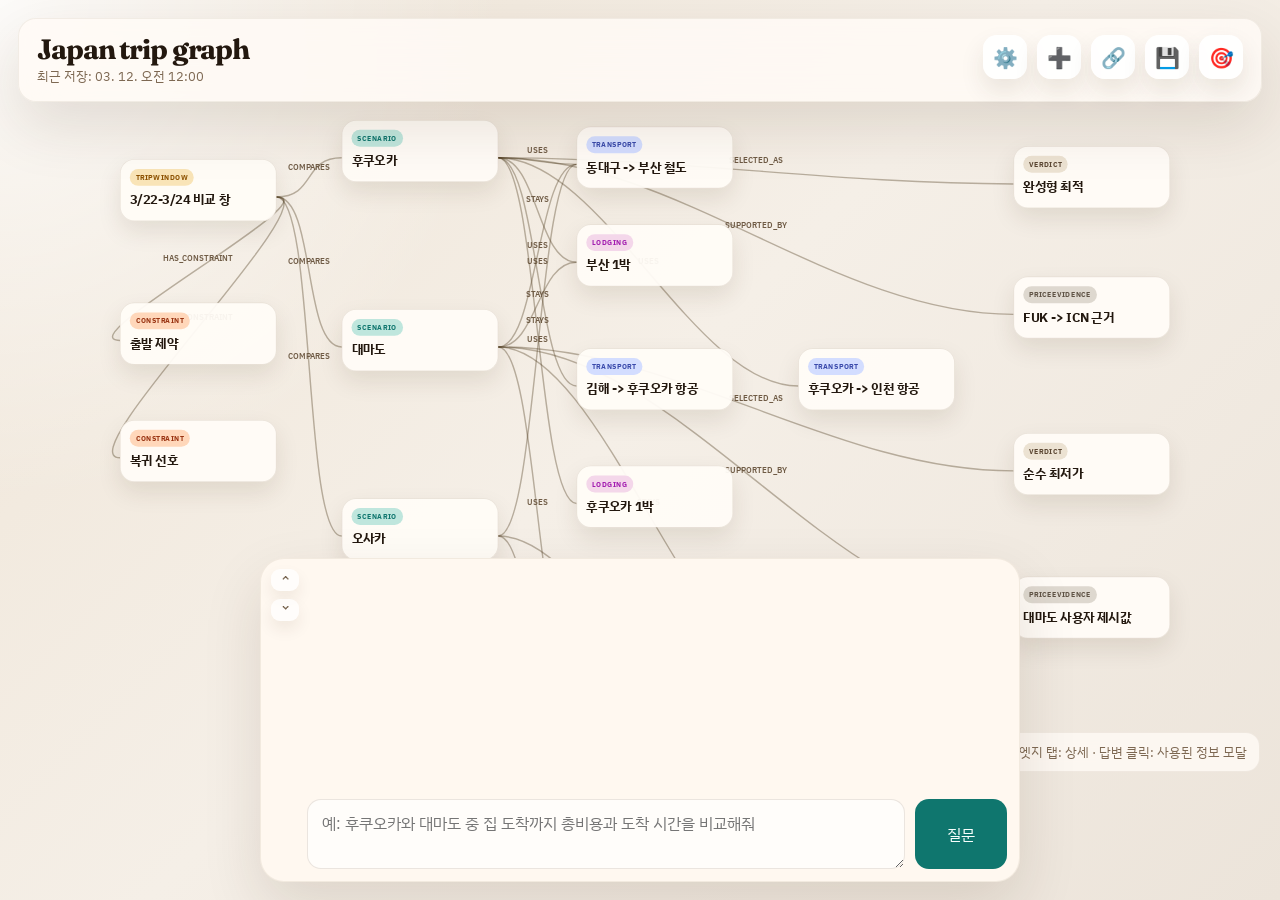
==== graph-editor.html @ b6659c3e "first commit" ====
<!doctype html>
<html lang="ko">
  <head>
    <meta charset="utf-8" />
    <meta name="viewport" content="width=device-width, initial-scale=1" />
    <title>Vacation Graph Workspace</title>
    <link rel="preconnect" href="https://fonts.googleapis.com" />
    <link rel="preconnect" href="https://fonts.gstatic.com" crossorigin />
    <link
      href="https://fonts.googleapis.com/css2?family=Fraunces:opsz,wght@9..144,700&family=IBM+Plex+Sans+KR:wght@400;500;600;700&display=swap"
      rel="stylesheet"
    />
    <link rel="stylesheet" href="./graph-editor.css" />
  </head>
  <body>
    <main class="app-shell">
      <section class="canvas-wrap">
        <div class="canvas-topbar">
          <div class="topbar-leading">
            <div class="topbar-title">
              <strong>Japan trip graph</strong>
              <span id="updatedStamp"></span>
            </div>
          </div>
          <div class="topbar-actions">
            <button id="settingsBtn" class="icon-fab" type="button" title="설정">⚙️</button>
            <button id="addNodeBtn" class="icon-fab" type="button" title="노드 추가">➕</button>
            <button id="connectBtn" class="icon-fab" type="button" title="엣지 연결">🔗</button>
            <button id="saveBtn" class="icon-fab" type="button" title="서버 저장">💾</button>
            <button id="fitBtn" class="icon-fab" type="button" title="화면 맞춤">🎯</button>
          </div>
        </div>

        <div id="viewport" class="viewport">
          <div id="world" class="world">
            <svg id="edgeLayer" class="graph-svg"></svg>
            <div id="nodeLayer" class="node-layer"></div>
          </div>
        </div>

        <div class="canvas-hint">
          배경 드래그: 이동 · 휠: 줌 · 노드/엣지 탭: 상세 · 답변 클릭: 사용된 정보 모달
        </div>

        <section class="chat-shell">
          <div class="chat-panel-head">
            <div class="chat-size-controls">
              <button id="chatGrowBtn" class="icon-fab icon-fab-sm chat-size-btn" type="button" title="대화창 키우기">˄</button>
              <button id="chatShrinkBtn" class="icon-fab icon-fab-sm chat-size-btn" type="button" title="대화창 줄이기">˅</button>
            </div>
          </div>
          <div id="chatMessages" class="chat-messages"></div>
          <form id="chatForm" class="chat-inputbar">
            <textarea
              id="searchQuery"
              placeholder="예: 후쿠오카와 대마도 중 집 도착까지 총비용과 도착 시간을 비교해줘"
            ></textarea>
            <button id="searchBtn" class="chat-send" type="submit">질문</button>
          </form>
        </section>
      </section>
    </main>

    <input id="importInput" type="file" accept="application/json" hidden />

    <dialog id="settingsModal" class="app-modal">
      <form method="dialog" class="modal-card">
        <div class="modal-head">
          <h2>설정</h2>
          <button class="close-btn" type="submit">✕</button>
        </div>
        <div class="modal-body">
          <div class="field">
            <label for="searchModel">OpenRouter 모델</label>
            <input id="searchModel" type="text" value="openai/gpt-4o-mini" />
          </div>
          <div class="field">
            <label for="searchApiKey">OpenRouter API Key</label>
            <input id="searchApiKey" type="password" placeholder="비워두면 서버 환경변수 사용" />
          </div>
          <div class="field">
            <label>데이터</label>
            <div class="settings-actions">
              <button id="exportBtn" class="btn" type="button">내보내기</button>
              <button id="importBtn" class="btn" type="button">가져오기</button>
              <button id="resetBtn" class="btn warn" type="button">초기화</button>
              <button id="deleteBtn" class="btn warn" type="button">선택 삭제</button>
            </div>
          </div>
          <div class="field">
            <label>타입 팔레트</label>
            <div class="type-palette">
              <span class="palette-chip palette-trip">TripWindow</span>
              <span class="palette-chip palette-constraint">Constraint</span>
              <span class="palette-chip palette-scenario">Scenario</span>
              <span class="palette-chip palette-transport">Transport</span>
              <span class="palette-chip palette-lodging">Lodging</span>
              <span class="palette-chip palette-evidence">PriceEvidence</span>
            </div>
          </div>
        </div>
      </form>
    </dialog>

    <dialog id="detailModal" class="app-modal">
      <form method="dialog" class="modal-card modal-wide">
        <div class="modal-head">
          <h2 id="detailTitle">상세 정보</h2>
          <button class="close-btn" type="submit">✕</button>
        </div>
        <div class="modal-body">
          <p id="detailMeta" class="detail-meta"></p>
          <div id="detailSummary" class="summary-grid"></div>
          <div class="field">
            <label for="fieldTitle">제목</label>
            <input id="fieldTitle" type="text" />
          </div>
          <div class="field">
            <label for="fieldType">타입</label>
            <select id="fieldType">
              <option value="TripWindow">TripWindow</option>
              <option value="Constraint">Constraint</option>
              <option value="Scenario">Scenario</option>
              <option value="Transport">Transport</option>
              <option value="Lodging">Lodging</option>
              <option value="PriceEvidence">PriceEvidence</option>
              <option value="Default">Default</option>
            </select>
          </div>
          <div class="field">
            <label for="fieldNotes">메모</label>
            <textarea id="fieldNotes"></textarea>
          </div>
          <div id="nodeFields">
            <div class="field">
              <label>속성</label>
              <div id="propertyTable" class="property-table"></div>
              <button id="addPropertyBtn" class="btn subtle" type="button">속성 추가</button>
            </div>
          </div>
          <div id="edgeFields" hidden>
            <div class="field">
              <label for="fieldEdgeLabel">엣지 라벨</label>
              <input id="fieldEdgeLabel" type="text" />
            </div>
          </div>
          <div class="detail-actions">
            <button id="cancelDetailBtn" class="btn" type="button">취소</button>
            <button id="saveDetailBtn" class="btn subtle" type="button">저장</button>
          </div>
        </div>
      </form>
    </dialog>

    <dialog id="answerModal" class="app-modal">
      <form method="dialog" class="modal-card modal-wide">
        <div class="modal-head">
          <h2>사용된 정보</h2>
          <button class="close-btn" type="submit">✕</button>
        </div>
        <div class="modal-body">
          <p class="detail-meta">답변 생성에 사용된 매칭 노드와 연결 엣지</p>
          <div id="ontologyUsedModal" class="ontology-modal-list"></div>
        </div>
      </form>
    </dialog>

    <script src="./graph-data.js"></script>
    <script src="./graph-editor.js"></script>
  </body>
</html>
---- graph-editor.css ----
:root {
  --bg: #f4efe7;
  --panel: rgba(255, 251, 246, 0.94);
  --panel-strong: #fffdfa;
  --line: rgba(88, 62, 31, 0.14);
  --text: #23180f;
  --muted: #7d6852;
  --accent: #0f766e;
  --accent-2: #c2410c;
  --shadow: 0 24px 60px rgba(61, 35, 9, 0.12);
  --radius: 22px;
  --font-ui: "IBM Plex Sans KR", "Noto Sans KR", sans-serif;
  --font-display: "Fraunces", "Georgia", serif;
}

* {
  box-sizing: border-box;
}

html,
body {
  margin: 0;
  width: 100%;
  height: 100%;
  overflow: hidden;
  background:
    radial-gradient(circle at top left, rgba(255, 255, 255, 0.85), transparent 32%),
    linear-gradient(135deg, #efe5d7 0%, #f5efe7 48%, #ece4da 100%);
  color: var(--text);
  font-family: var(--font-ui);
}

button,
input,
textarea,
select {
  font: inherit;
}

.app-shell {
  width: 100%;
  height: 100%;
}

.canvas-wrap {
  position: relative;
  width: 100%;
  height: 100%;
  overflow: hidden;
}

.canvas-topbar {
  position: absolute;
  top: 18px;
  left: 18px;
  right: 18px;
  z-index: 20;
  display: flex;
  align-items: center;
  justify-content: space-between;
  gap: 16px;
  padding: 16px 18px;
  border: 1px solid rgba(88, 62, 31, 0.08);
  border-radius: 18px;
  background: rgba(255, 251, 246, 0.84);
  box-shadow: var(--shadow);
  backdrop-filter: blur(18px);
}

.topbar-leading {
  display: flex;
  align-items: flex-start;
  gap: 12px;
  min-width: 0;
}

.chat-size-controls {
  display: flex;
  flex-direction: column;
  gap: 8px;
  flex: 0 0 auto;
}

.canvas-topbar .topbar-actions {
  align-self: flex-start;
}

.topbar-title {
  display: flex;
  flex-direction: column;
  gap: 4px;
}

.topbar-title strong {
  font: 700 28px/1 var(--font-display);
  letter-spacing: -0.04em;
}

.topbar-title span,
.canvas-hint,
.detail-meta {
  color: var(--muted);
  font-size: 13px;
}

.topbar-actions {
  display: flex;
  align-items: center;
  gap: 10px;
  flex-wrap: wrap;
  justify-content: flex-end;
}

.icon-fab {
  width: 44px;
  height: 44px;
  border: 0;
  border-radius: 14px;
  background: rgba(255, 255, 255, 0.9);
  box-shadow: 0 12px 24px rgba(61, 35, 9, 0.1);
  cursor: pointer;
  font-size: 20px;
}

.icon-fab-sm {
  width: 28px;
  height: 22px;
  border-radius: 9px;
  font-size: 12px;
  box-shadow: 0 8px 16px rgba(61, 35, 9, 0.08);
}

.chat-size-btn {
  background: rgba(255, 255, 255, 0.72);
  color: #6f5b45;
  font-weight: 700;
  line-height: 1;
}

.viewport {
  position: absolute;
  inset: 0;
  cursor: grab;
  touch-action: none;
}

.viewport.dragging {
  cursor: grabbing;
}

.world {
  position: absolute;
  inset: 0;
  transform-origin: 0 0;
}

.graph-svg {
  position: absolute;
  inset: 0;
  overflow: visible;
}

.edge-line {
  stroke: rgba(83, 64, 36, 0.38);
  stroke-width: 2.2;
}

.edge-line.selected {
  stroke: var(--accent-2);
  stroke-width: 3;
}

.edge-line.search-hit {
  stroke: #0f766e;
  stroke-width: 3.6;
  filter: drop-shadow(0 0 8px rgba(15, 118, 110, 0.28));
}

.edge-hit {
  stroke: transparent;
  stroke-width: 16;
  cursor: pointer;
}

.edge-label {
  fill: #6f5b45;
  font: 600 12px/1 var(--font-ui);
  text-anchor: middle;
}

.edge-label.selected {
  fill: var(--accent-2);
}

.edge-label.search-hit {
  fill: #0f766e;
  font-weight: 700;
}

.node-layer {
  position: absolute;
  inset: 0;
}

.node {
  position: absolute;
  width: 240px;
  min-height: 82px;
  padding: 14px;
  border-radius: 22px;
  border: 1px solid rgba(88, 62, 31, 0.12);
  background: rgba(255, 252, 247, 0.95);
  box-shadow: 0 16px 36px rgba(61, 35, 9, 0.1);
  user-select: none;
  cursor: grab;
  touch-action: none;
}

.node.selected {
  outline: 3px solid rgba(194, 65, 12, 0.22);
  border-color: rgba(194, 65, 12, 0.2);
}

.node.search-hit {
  outline: 4px solid rgba(15, 118, 110, 0.22);
  border-color: rgba(15, 118, 110, 0.26);
  box-shadow: 0 0 0 6px rgba(15, 118, 110, 0.08), 0 18px 40px rgba(15, 118, 110, 0.16);
}

.node.connect-source {
  outline: 3px solid rgba(15, 118, 110, 0.25);
}

.node-type {
  display: inline-flex;
  margin-bottom: 10px;
  padding: 5px 9px;
  border-radius: 999px;
  font-size: 11px;
  font-weight: 700;
  letter-spacing: 0.04em;
  text-transform: uppercase;
}

.node h3 {
  margin: 0 0 8px;
  font-size: 20px;
  line-height: 1.05;
  letter-spacing: -0.03em;
}

.node p {
  display: none;
  margin: 0;
  color: var(--muted);
  font-size: 13px;
  line-height: 1.45;
}

.node-meta {
  display: none;
}

.node-chip {
  padding: 5px 8px;
  border-radius: 999px;
  background: rgba(35, 24, 15, 0.05);
  color: #6d5842;
  font-size: 11px;
}

.canvas-hint {
  position: absolute;
  right: 20px;
  bottom: 128px;
  z-index: 12;
  padding: 10px 12px;
  border-radius: 14px;
  background: rgba(255, 251, 246, 0.82);
  border: 1px solid rgba(88, 62, 31, 0.08);
  backdrop-filter: blur(18px);
}

.chat-shell {
  position: absolute;
  left: 50%;
  bottom: 18px;
  z-index: 15;
  width: min(760px, calc(100vw - 28px));
  transform: translateX(-50%);
  display: flex;
  flex-direction: column;
  gap: 12px;
  height: var(--chat-panel-height, 320px);
  padding: 10px 12px 12px;
  border: 1px solid rgba(88, 62, 31, 0.08);
  border-radius: 24px;
  background: #fff8f0;
  box-shadow: var(--shadow);
}

.chat-panel-head {
  position: absolute;
  top: 10px;
  left: 10px;
  z-index: 2;
}

.chat-messages {
  flex: 1 1 auto;
  min-height: 0;
  overflow: auto;
  display: flex;
  flex-direction: column;
  gap: 10px;
  padding: 2px 4px 0 34px;
}

.chat-bubble {
  padding: 14px 16px;
  border-radius: 18px;
  border: 1px solid rgba(88, 62, 31, 0.08);
  background: #fffaf4;
  box-shadow: var(--shadow);
}

.chat-bubble.user {
  margin-left: auto;
  max-width: 72%;
  background: rgba(15, 118, 110, 0.12);
}

.chat-bubble.assistant {
  max-width: 86%;
  cursor: pointer;
}

.chat-bubble-head {
  display: flex;
  align-items: center;
  justify-content: space-between;
  gap: 12px;
  margin-bottom: 8px;
  font-size: 12px;
  color: var(--muted);
}

.chat-bubble-body {
  white-space: pre-wrap;
  line-height: 1.5;
}

.chat-inputbar {
  flex: 0 0 auto;
  display: grid;
  grid-template-columns: minmax(0, 1fr) 92px;
  gap: 10px;
  padding: 0 0 0 34px;
}

.chat-inputbar textarea,
.field input,
.field textarea,
.field select {
  width: 100%;
  padding: 12px 14px;
  border: 1px solid rgba(88, 62, 31, 0.12);
  border-radius: 14px;
  background: var(--panel-strong);
  color: var(--text);
}

.chat-inputbar textarea {
  min-height: 54px;
  max-height: 180px;
  resize: vertical;
}

.chat-send,
.btn {
  display: inline-flex;
  align-items: center;
  justify-content: center;
  min-height: 44px;
  padding: 10px 14px;
  border: 0;
  border-radius: 14px;
  background: #ede2d1;
  color: var(--text);
  cursor: pointer;
}

.chat-send {
  background: var(--accent);
  color: #f8fffd;
}

.btn.subtle {
  background: rgba(15, 118, 110, 0.08);
  color: var(--accent);
}

.btn.warn {
  background: rgba(194, 65, 12, 0.1);
  color: var(--accent-2);
}

.app-modal {
  width: min(860px, calc(100vw - 12px));
  max-width: calc(100vw - 12px);
  border: 0;
  padding: 0;
  margin: auto;
  border-radius: 24px;
  background: transparent;
  overflow: visible;
}

.app-modal::backdrop {
  background: rgba(26, 18, 10, 0.44);
  backdrop-filter: blur(6px);
}

.modal-card {
  width: 100%;
  max-width: 100%;
  border-radius: 24px;
  background: rgba(255, 251, 246, 0.98);
  box-shadow: 0 28px 80px rgba(38, 21, 5, 0.22);
  border: 1px solid rgba(88, 62, 31, 0.08);
  overflow: hidden;
}

.modal-wide {
  width: min(980px, calc(100vw - 12px));
  max-width: calc(100vw - 12px);
}

.modal-head {
  display: flex;
  align-items: center;
  justify-content: space-between;
  gap: 12px;
  padding: 18px 20px;
  border-bottom: 1px solid var(--line);
}

.modal-head h2 {
  margin: 0;
  font-size: 18px;
}

.close-btn {
  width: 40px;
  height: 40px;
  border: 0;
  border-radius: 12px;
  background: rgba(194, 65, 12, 0.08);
  color: var(--accent-2);
  cursor: pointer;
}

.modal-body {
  display: flex;
  flex-direction: column;
  gap: 14px;
  padding: 20px;
  max-height: 78vh;
  overflow: auto;
  min-width: 0;
}

.field {
  display: flex;
  flex-direction: column;
  gap: 6px;
  min-width: 0;
}

.field label {
  color: var(--muted);
  font-size: 12px;
  font-weight: 600;
}

.field input,
.field textarea,
.field select {
  min-width: 0;
}

.settings-actions,
.type-palette {
  display: flex;
  gap: 10px;
  flex-wrap: wrap;
}

.palette-chip {
  padding: 8px 10px;
  border-radius: 999px;
  font-size: 12px;
  font-weight: 700;
}

.palette-trip { background: #f9e4b7; color: #8c5100; }
.palette-constraint { background: #ffd7ba; color: #9a3412; }
.palette-scenario { background: #bfe6dd; color: #0f766e; }
.palette-transport { background: #d3ddff; color: #3949ab; }
.palette-lodging { background: #f4d7ea; color: #a21caf; }
.palette-evidence { background: #ded8cf; color: #5f5345; }

.summary-grid {
  display: grid;
  grid-template-columns: repeat(2, minmax(0, 1fr));
  gap: 10px;
}

.summary-card {
  padding: 12px 13px;
  border-radius: 14px;
  background: rgba(35, 24, 15, 0.04);
  border: 1px solid rgba(88, 62, 31, 0.08);
}

.summary-card strong {
  display: block;
  margin-bottom: 5px;
  font-size: 11px;
  color: var(--muted);
  text-transform: uppercase;
  letter-spacing: 0.08em;
}

.summary-card span {
  display: block;
  font-size: 14px;
}

.property-table {
  display: grid;
  gap: 10px;
  min-width: 0;
}

.detail-actions {
  display: flex;
  justify-content: flex-end;
  gap: 10px;
}

.property-row {
  display: grid;
  grid-template-columns: minmax(0, 1fr) minmax(0, 1.2fr) 42px;
  gap: 8px;
  min-width: 0;
}

.icon-btn {
  min-height: 42px;
  border: 0;
  border-radius: 12px;
  background: rgba(194, 65, 12, 0.1);
  color: var(--accent-2);
  cursor: pointer;
}

.property-row input {
  min-width: 0;
}

.ontology-modal-list {
  display: grid;
  gap: 12px;
  min-width: 0;
}

.ontology-modal-item {
  padding: 14px;
  border-radius: 16px;
  border: 1px solid rgba(88, 62, 31, 0.08);
  background: rgba(15, 118, 110, 0.05);
  cursor: pointer;
  min-width: 0;
}

.ontology-modal-item strong {
  display: block;
  font-size: 15px;
  margin: 0;
  word-break: keep-all;
  overflow-wrap: anywhere;
}

@media (max-width: 900px) {
  html,
  body {
    overflow: hidden;
  }

  .canvas-topbar {
    top: 10px;
    left: 10px;
    right: 10px;
    align-items: flex-start;
    flex-direction: row;
    padding: 12px;
    gap: 12px;
  }

  .topbar-leading {
    flex: 1 1 auto;
    min-width: 0;
  }

  .topbar-actions {
    width: auto;
    flex: 0 0 auto;
    justify-content: flex-end;
    gap: 8px;
  }

  .topbar-title strong {
    font-size: 22px;
  }

  .chat-shell {
    width: calc(100vw - 12px);
    bottom: 6px;
    padding: 10px;
  }

  .chat-messages {
    padding-left: 32px;
  }

  .chat-inputbar {
    padding-left: 32px;
  }

  .canvas-hint {
    display: none;
  }

  .chat-inputbar {
    grid-template-columns: 1fr;
  }

  .chat-send {
    width: 100%;
  }

  .chat-bubble.user,
  .chat-bubble.assistant {
    max-width: 100%;
  }

  .summary-grid {
    grid-template-columns: 1fr;
  }

  .modal-body {
    padding: 16px;
    max-height: 72vh;
  }

  .property-row {
    grid-template-columns: 1fr;
  }

  .icon-btn {
    width: 100%;
  }

  .icon-fab {
    width: 40px;
    height: 40px;
    font-size: 18px;
  }
}

@media (max-width: 560px) {
  .canvas-topbar {
    align-items: flex-start;
  }

  .topbar-leading {
    gap: 10px;
  }

  .chat-size-controls {
    gap: 6px;
  }

  .chat-panel-head {
    top: 8px;
    left: 8px;
  }

  .topbar-title span {
    font-size: 12px;
  }

  .chat-shell {
    width: calc(100vw - 8px);
  }

  .app-modal,
  .modal-wide {
    width: calc(100vw - 6px);
    max-width: calc(100vw - 6px);
  }

  .modal-head {
    padding: 14px 14px 12px;
  }

  .modal-body {
    padding: 14px;
  }
}
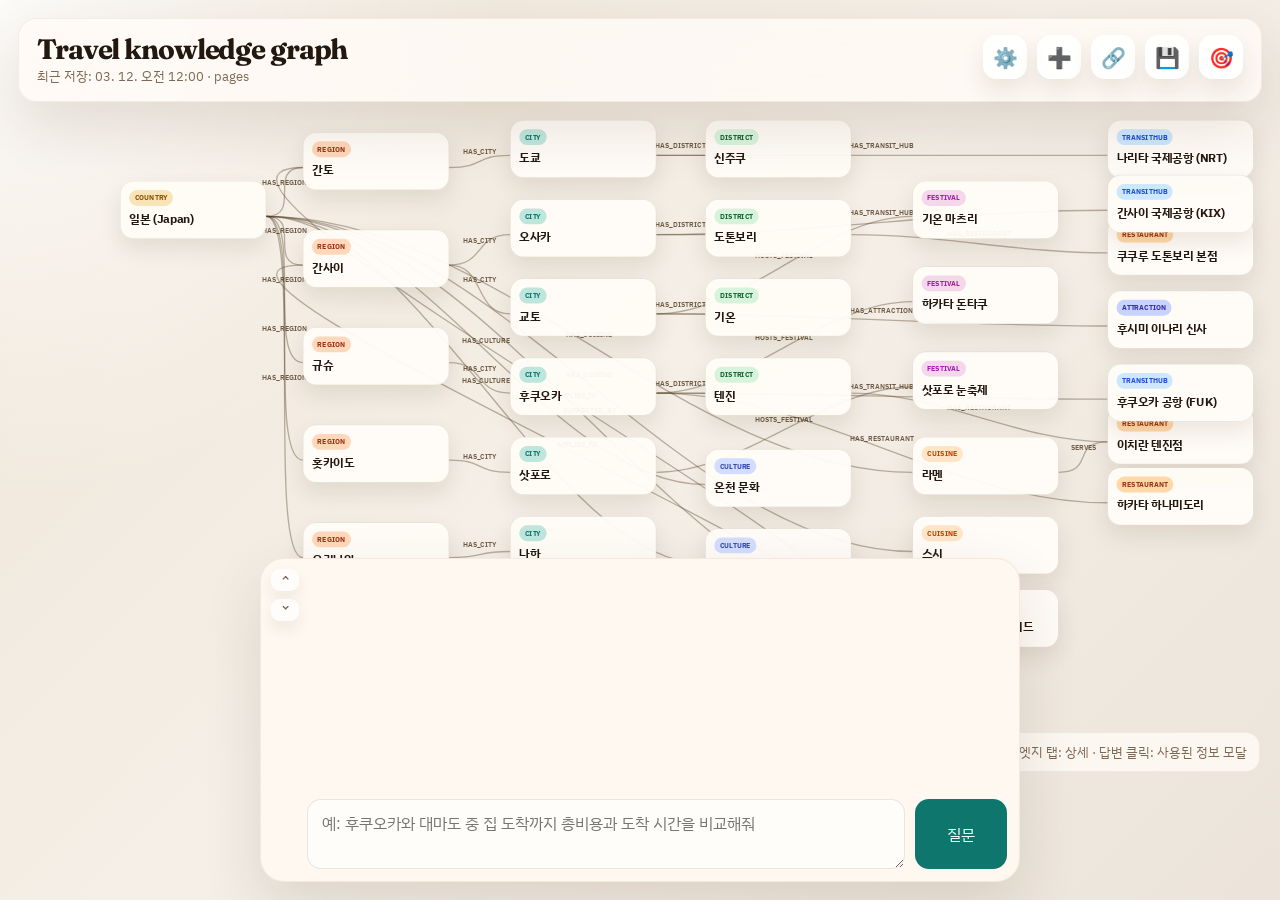
==== commit c012f61c: "Add mobile two-finger pinch zoom and drag support" ====
--- a/graph-editor.html
+++ b/graph-editor.html
@@ -18,7 +18,7 @@
         <div class="canvas-topbar">
           <div class="topbar-leading">
             <div class="topbar-title">
-              <strong>Japan trip graph</strong>
+              <strong>Travel knowledge graph</strong>
               <span id="updatedStamp"></span>
             </div>
           </div>
@@ -90,12 +90,14 @@
           <div class="field">
             <label>타입 팔레트</label>
             <div class="type-palette">
-              <span class="palette-chip palette-trip">TripWindow</span>
-              <span class="palette-chip palette-constraint">Constraint</span>
-              <span class="palette-chip palette-scenario">Scenario</span>
-              <span class="palette-chip palette-transport">Transport</span>
-              <span class="palette-chip palette-lodging">Lodging</span>
-              <span class="palette-chip palette-evidence">PriceEvidence</span>
+              <span class="palette-chip palette-country">Country</span>
+              <span class="palette-chip palette-region">Region</span>
+              <span class="palette-chip palette-city">City</span>
+              <span class="palette-chip palette-culture">Culture</span>
+              <span class="palette-chip palette-festival">Festival</span>
+              <span class="palette-chip palette-food">Restaurant</span>
+              <span class="palette-chip palette-transit">TransitHub</span>
+              <span class="palette-chip palette-evidence">Reference</span>
             </div>
           </div>
         </div>
@@ -118,12 +120,18 @@
           <div class="field">
             <label for="fieldType">타입</label>
             <select id="fieldType">
-              <option value="TripWindow">TripWindow</option>
-              <option value="Constraint">Constraint</option>
-              <option value="Scenario">Scenario</option>
-              <option value="Transport">Transport</option>
-              <option value="Lodging">Lodging</option>
-              <option value="PriceEvidence">PriceEvidence</option>
+              <option value="Country">Country</option>
+              <option value="Region">Region</option>
+              <option value="City">City</option>
+              <option value="District">District</option>
+              <option value="Culture">Culture</option>
+              <option value="Festival">Festival</option>
+              <option value="Cuisine">Cuisine</option>
+              <option value="Restaurant">Restaurant</option>
+              <option value="Attraction">Attraction</option>
+              <option value="TransitHub">TransitHub</option>
+              <option value="TravelTip">TravelTip</option>
+              <option value="Reference">Reference</option>
               <option value="Default">Default</option>
             </select>
           </div>
--- a/graph-editor.css
+++ b/graph-editor.css
@@ -503,11 +503,13 @@
   font-weight: 700;
 }
 
-.palette-trip { background: #f9e4b7; color: #8c5100; }
-.palette-constraint { background: #ffd7ba; color: #9a3412; }
-.palette-scenario { background: #bfe6dd; color: #0f766e; }
-.palette-transport { background: #d3ddff; color: #3949ab; }
-.palette-lodging { background: #f4d7ea; color: #a21caf; }
+.palette-country { background: #f9e4b7; color: #8c5100; }
+.palette-region { background: #ffd7ba; color: #9a3412; }
+.palette-city { background: #bfe6dd; color: #0f766e; }
+.palette-culture { background: #d3ddff; color: #3949ab; }
+.palette-festival { background: #f4d7ea; color: #a21caf; }
+.palette-food { background: #ffd8a8; color: #9a3412; }
+.palette-transit { background: #cde7ff; color: #1d4ed8; }
 .palette-evidence { background: #ded8cf; color: #5f5345; }
 
 .summary-grid {
@@ -599,55 +601,90 @@
   }
 
   .canvas-topbar {
-    top: 10px;
-    left: 10px;
-    right: 10px;
-    align-items: flex-start;
-    flex-direction: row;
+    top: 8px;
+    left: 8px;
+    right: 8px;
+    align-items: stretch;
+    flex-direction: column;
+    padding: 10px;
+    gap: 10px;
+  }
+
+  .topbar-leading {
+    width: 100%;
+  }
+
+  .topbar-title strong {
+    font-size: 19px;
+    line-height: 1.08;
+  }
+
+  .topbar-title span {
+    font-size: 12px;
+  }
+
+  .topbar-actions {
+    width: 100%;
+    justify-content: space-between;
+    gap: 6px;
+    flex-wrap: nowrap;
+  }
+
+  .icon-fab {
+    width: 18vw;
+    min-width: 42px;
+    max-width: 56px;
+    height: 42px;
+    border-radius: 12px;
+    font-size: 18px;
+  }
+
+  .chat-shell {
+    width: calc(100vw - 10px);
+    bottom: 4px;
+    border-radius: 18px;
+    padding: 8px;
+    gap: 8px;
+    height: var(--chat-panel-height, 46vh);
+  }
+
+  .chat-panel-head {
+    top: 8px;
+    left: 8px;
+  }
+
+  .chat-size-controls {
+    gap: 6px;
+  }
+
+  .chat-messages {
+    padding-left: 30px;
+    gap: 8px;
+  }
+
+  .chat-bubble {
     padding: 12px;
-    gap: 12px;
-  }
-
-  .topbar-leading {
-    flex: 1 1 auto;
-    min-width: 0;
-  }
-
-  .topbar-actions {
-    width: auto;
-    flex: 0 0 auto;
-    justify-content: flex-end;
+    border-radius: 14px;
+  }
+
+  .chat-inputbar {
+    grid-template-columns: 1fr;
+    padding-left: 30px;
     gap: 8px;
   }
 
-  .topbar-title strong {
-    font-size: 22px;
-  }
-
-  .chat-shell {
-    width: calc(100vw - 12px);
-    bottom: 6px;
-    padding: 10px;
-  }
-
-  .chat-messages {
-    padding-left: 32px;
-  }
-
-  .chat-inputbar {
-    padding-left: 32px;
+  .chat-inputbar textarea {
+    min-height: 70px;
+  }
+
+  .chat-send {
+    width: 100%;
+    min-height: 48px;
+    border-radius: 12px;
   }
 
   .canvas-hint {
     display: none;
-  }
-
-  .chat-inputbar {
-    grid-template-columns: 1fr;
-  }
-
-  .chat-send {
-    width: 100%;
   }
 
   .chat-bubble.user,
@@ -655,27 +692,18 @@
     max-width: 100%;
   }
 
-  .summary-grid {
-    grid-template-columns: 1fr;
-  }
-
-  .modal-body {
-    padding: 16px;
-    max-height: 72vh;
-  }
-
+  .summary-grid,
   .property-row {
     grid-template-columns: 1fr;
   }
 
+  .modal-body {
+    padding: 14px;
+    max-height: 72vh;
+  }
+
   .icon-btn {
     width: 100%;
-  }
-
-  .icon-fab {
-    width: 40px;
-    height: 40px;
-    font-size: 18px;
   }
 }
 
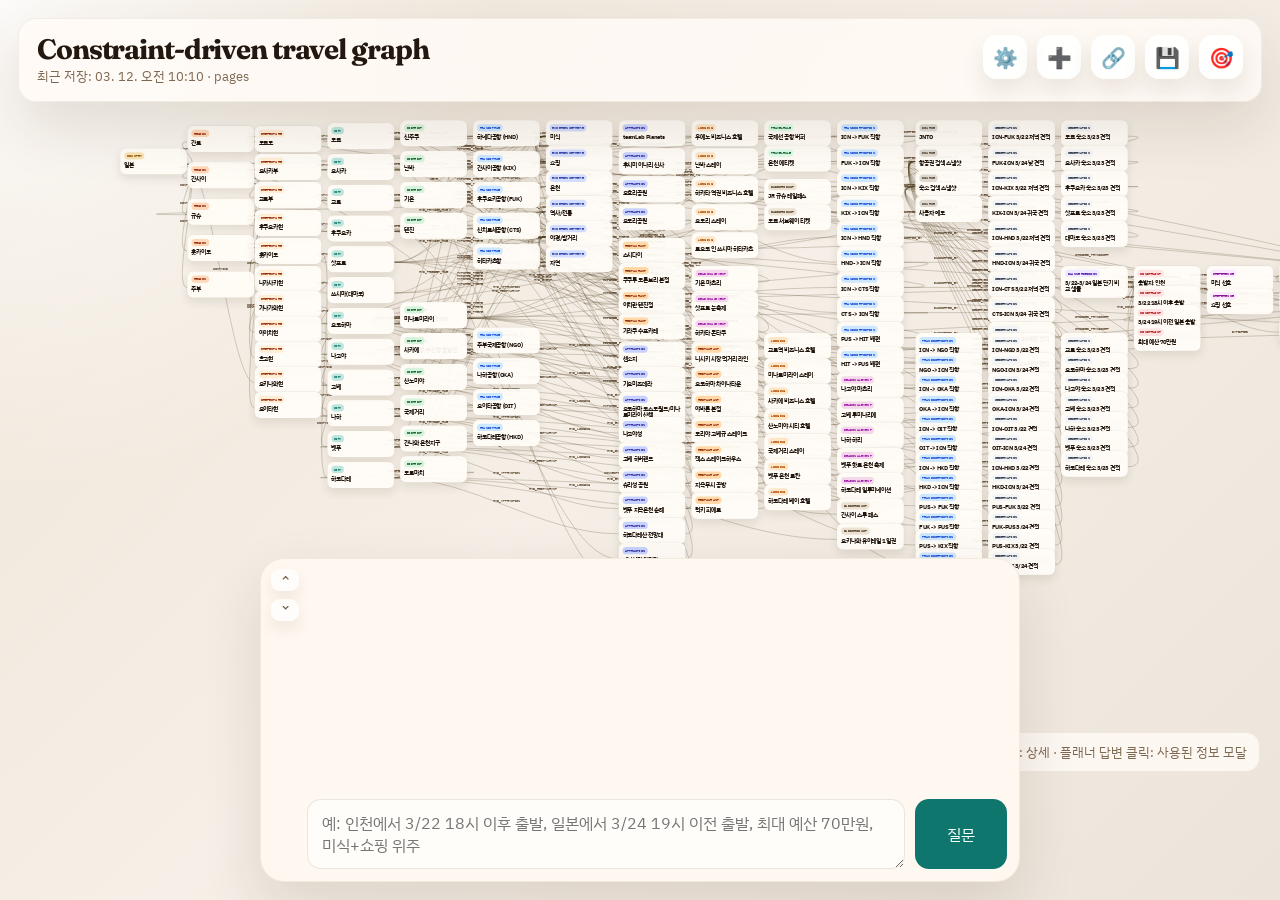
==== commit dcf8156d: "more" ====
--- a/graph-editor.html
+++ b/graph-editor.html
@@ -3,7 +3,7 @@
   <head>
     <meta charset="utf-8" />
     <meta name="viewport" content="width=device-width, initial-scale=1" />
-    <title>Vacation Graph Workspace</title>
+    <title>Realworld Planner</title>
     <link rel="preconnect" href="https://fonts.googleapis.com" />
     <link rel="preconnect" href="https://fonts.gstatic.com" crossorigin />
     <link
@@ -18,7 +18,7 @@
         <div class="canvas-topbar">
           <div class="topbar-leading">
             <div class="topbar-title">
-              <strong>Travel knowledge graph</strong>
+              <strong>Constraint-driven travel graph</strong>
               <span id="updatedStamp"></span>
             </div>
           </div>
@@ -39,7 +39,7 @@
         </div>
 
         <div class="canvas-hint">
-          배경 드래그: 이동 · 휠: 줌 · 노드/엣지 탭: 상세 · 답변 클릭: 사용된 정보 모달
+          배경 드래그: 이동 · 휠: 줌 · 노드/엣지 탭: 상세 · 플래너 답변 클릭: 사용된 정보 모달
         </div>
 
         <section class="chat-shell">
@@ -53,7 +53,7 @@
           <form id="chatForm" class="chat-inputbar">
             <textarea
               id="searchQuery"
-              placeholder="예: 후쿠오카와 대마도 중 집 도착까지 총비용과 도착 시간을 비교해줘"
+              placeholder="예: 인천에서 3/22 18시 이후 출발, 일본에서 3/24 19시 이전 출발, 최대 예산 70만원, 미식+쇼핑 위주"
             ></textarea>
             <button id="searchBtn" class="chat-send" type="submit">질문</button>
           </form>
@@ -91,13 +91,13 @@
             <label>타입 팔레트</label>
             <div class="type-palette">
               <span class="palette-chip palette-country">Country</span>
-              <span class="palette-chip palette-region">Region</span>
+              <span class="palette-chip palette-region">Knowledge</span>
               <span class="palette-chip palette-city">City</span>
-              <span class="palette-chip palette-culture">Culture</span>
-              <span class="palette-chip palette-festival">Festival</span>
-              <span class="palette-chip palette-food">Restaurant</span>
-              <span class="palette-chip palette-transit">TransitHub</span>
-              <span class="palette-chip palette-evidence">Reference</span>
+              <span class="palette-chip palette-culture">Theme</span>
+              <span class="palette-chip palette-festival">Planning</span>
+              <span class="palette-chip palette-food">Stay</span>
+              <span class="palette-chip palette-transit">Transit</span>
+              <span class="palette-chip palette-evidence">Evidence</span>
             </div>
           </div>
         </div>
@@ -119,21 +119,7 @@
           </div>
           <div class="field">
             <label for="fieldType">타입</label>
-            <select id="fieldType">
-              <option value="Country">Country</option>
-              <option value="Region">Region</option>
-              <option value="City">City</option>
-              <option value="District">District</option>
-              <option value="Culture">Culture</option>
-              <option value="Festival">Festival</option>
-              <option value="Cuisine">Cuisine</option>
-              <option value="Restaurant">Restaurant</option>
-              <option value="Attraction">Attraction</option>
-              <option value="TransitHub">TransitHub</option>
-              <option value="TravelTip">TravelTip</option>
-              <option value="Reference">Reference</option>
-              <option value="Default">Default</option>
-            </select>
+            <select id="fieldType"></select>
           </div>
           <div class="field">
             <label for="fieldNotes">메모</label>
@@ -167,13 +153,14 @@
           <button class="close-btn" type="submit">✕</button>
         </div>
         <div class="modal-body">
-          <p class="detail-meta">답변 생성에 사용된 매칭 노드와 연결 엣지</p>
+          <p class="detail-meta">검색과 플래너 단계에서 사용된 매칭 노드와 연결 엣지</p>
           <div id="ontologyUsedModal" class="ontology-modal-list"></div>
         </div>
       </form>
     </dialog>
 
     <script src="./graph-data.js"></script>
+    <script src="./planner-static.js"></script>
     <script src="./graph-editor.js"></script>
   </body>
 </html>
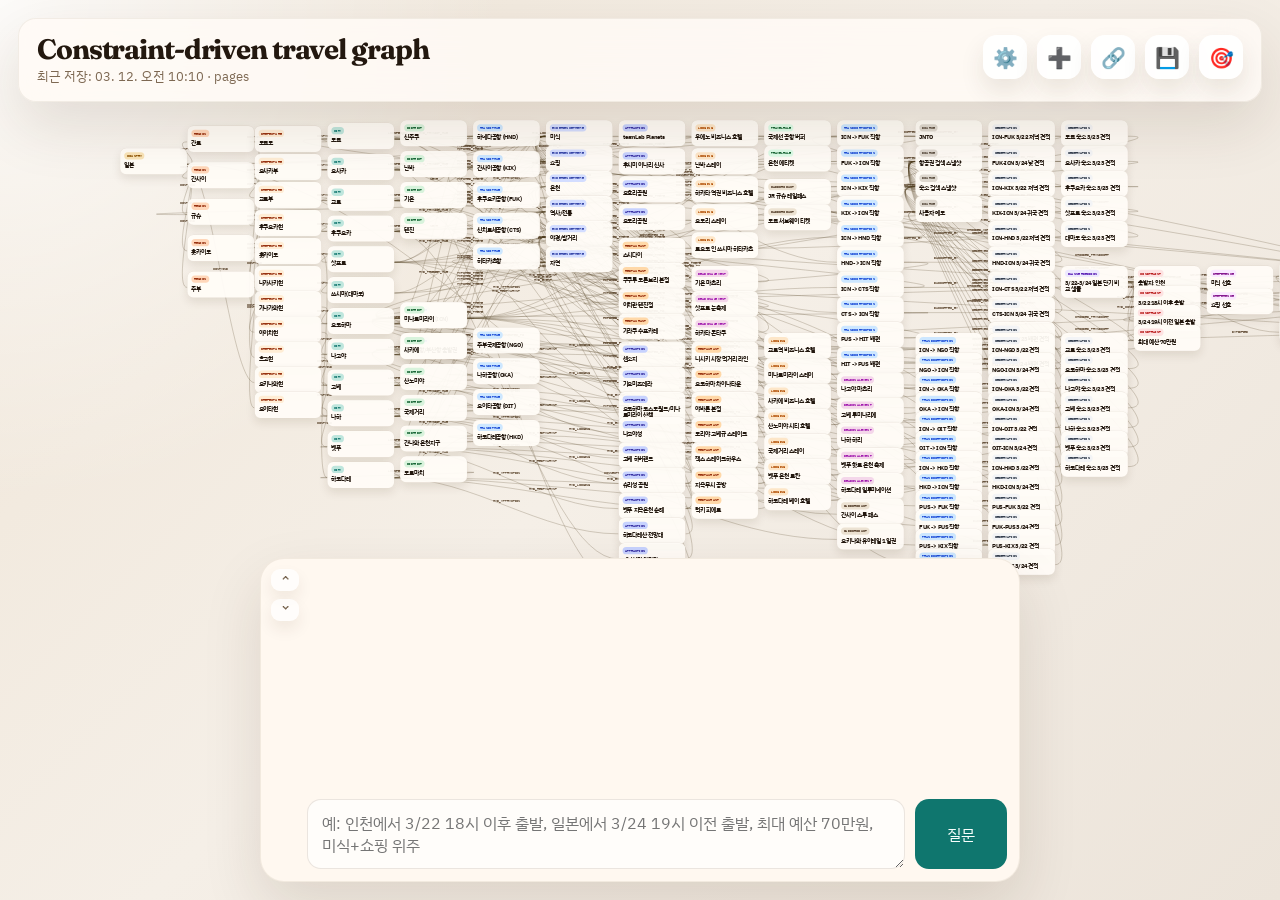
==== commit 664450c6: "planning" ====
--- a/graph-editor.html
+++ b/graph-editor.html
@@ -36,10 +36,6 @@
             <svg id="edgeLayer" class="graph-svg"></svg>
             <div id="nodeLayer" class="node-layer"></div>
           </div>
-        </div>
-
-        <div class="canvas-hint">
-          배경 드래그: 이동 · 휠: 줌 · 노드/엣지 탭: 상세 · 플래너 답변 클릭: 사용된 정보 모달
         </div>
 
         <section class="chat-shell">
--- a/graph-editor.css
+++ b/graph-editor.css
@@ -97,7 +97,6 @@
 }
 
 .topbar-title span,
-.canvas-hint,
 .detail-meta {
   color: var(--muted);
   font-size: 13px;
@@ -269,17 +268,6 @@
   font-size: 11px;
 }
 
-.canvas-hint {
-  position: absolute;
-  right: 20px;
-  bottom: 128px;
-  z-index: 12;
-  padding: 10px 12px;
-  border-radius: 14px;
-  background: rgba(255, 251, 246, 0.82);
-  border: 1px solid rgba(88, 62, 31, 0.08);
-  backdrop-filter: blur(18px);
-}
 
 .chat-shell {
   position: absolute;
@@ -683,10 +671,6 @@
     border-radius: 12px;
   }
 
-  .canvas-hint {
-    display: none;
-  }
-
   .chat-bubble.user,
   .chat-bubble.assistant {
     max-width: 100%;
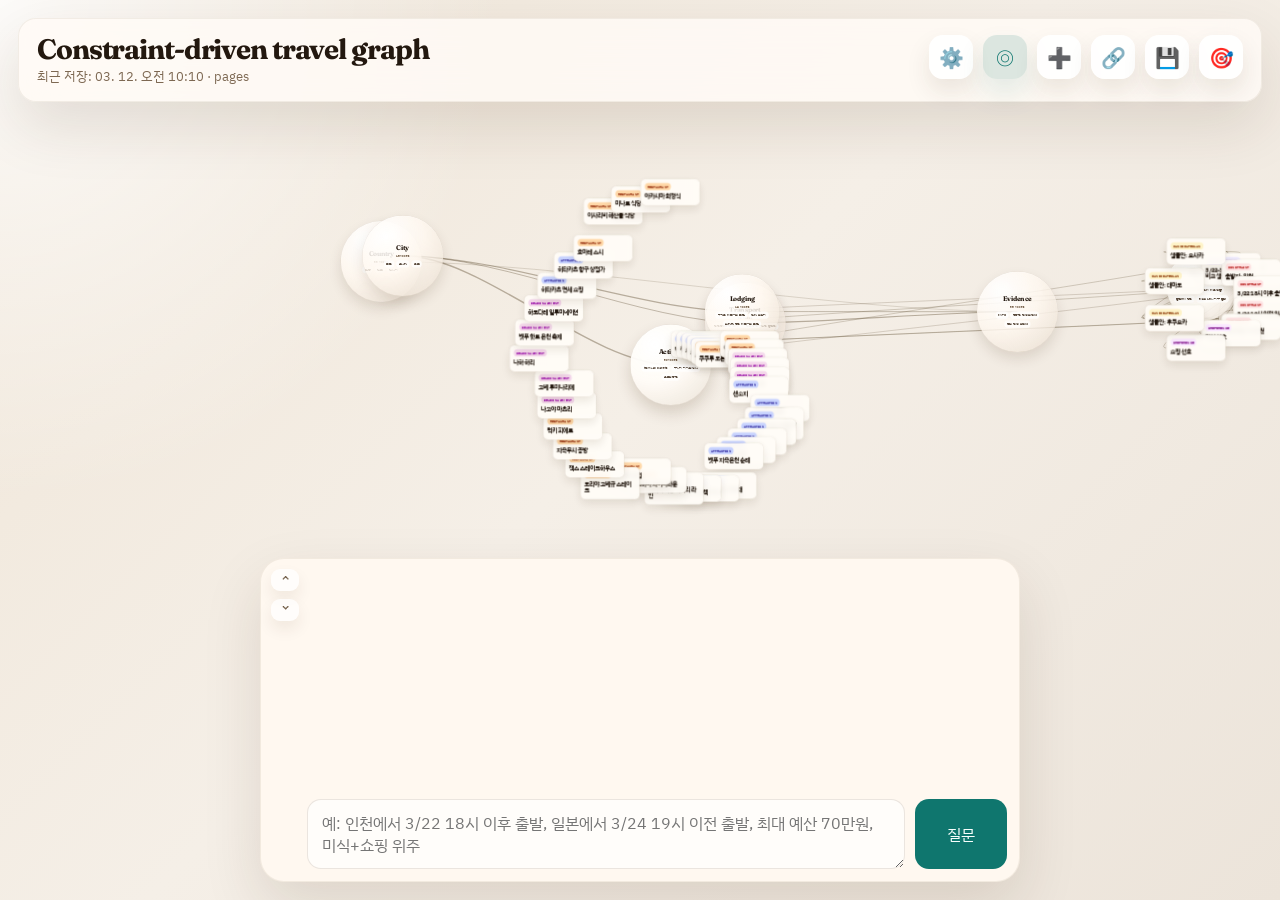
==== commit 8840a3f5: "uiux, fix planning" ====
--- a/graph-editor.html
+++ b/graph-editor.html
@@ -24,6 +24,7 @@
           </div>
           <div class="topbar-actions">
             <button id="settingsBtn" class="icon-fab" type="button" title="설정">⚙️</button>
+            <button id="clusterBtn" class="icon-fab" type="button" title="클러스터 보기">◎</button>
             <button id="addNodeBtn" class="icon-fab" type="button" title="노드 추가">➕</button>
             <button id="connectBtn" class="icon-fab" type="button" title="엣지 연결">🔗</button>
             <button id="saveBtn" class="icon-fab" type="button" title="서버 저장">💾</button>
@@ -34,6 +35,7 @@
         <div id="viewport" class="viewport">
           <div id="world" class="world">
             <svg id="edgeLayer" class="graph-svg"></svg>
+            <svg id="overlayLayer" class="graph-svg graph-svg-overlay"></svg>
             <div id="nodeLayer" class="node-layer"></div>
           </div>
         </div>
@@ -156,7 +158,18 @@
     </dialog>
 
     <script src="./graph-data.js"></script>
-    <script src="./planner-static.js"></script>
+    <script src="./frontend/shared/data-utils.js"></script>
+    <script src="./frontend/editor/planner-profile.js"></script>
+    <script src="./frontend/editor/cluster-view.js"></script>
+    <script src="./frontend/editor/viewport-controller.js"></script>
+    <script src="./frontend/editor/storage-controller.js"></script>
+    <script src="./frontend/editor/detail-panel.js"></script>
+    <script src="./frontend/editor/chat-controller.js"></script>
+    <script src="./frontend/editor/app-shell.js"></script>
+    <script src="./frontend/planner/constants.js"></script>
+    <script src="./frontend/planner/parsers.js"></script>
+    <script src="./frontend/planner/candidates.js"></script>
+    <script src="./frontend/planner/engine.js"></script>
     <script src="./graph-editor.js"></script>
   </body>
 </html>
--- a/graph-editor.css
+++ b/graph-editor.css
@@ -121,6 +121,12 @@
   font-size: 20px;
 }
 
+.icon-fab.active {
+  background: rgba(15, 118, 110, 0.14);
+  color: #0f766e;
+  box-shadow: 0 14px 28px rgba(15, 118, 110, 0.12);
+}
+
 .icon-fab-sm {
   width: 28px;
   height: 22px;
@@ -157,6 +163,24 @@
   position: absolute;
   inset: 0;
   overflow: visible;
+}
+
+.graph-svg-overlay {
+  pointer-events: none;
+}
+
+.plan-overlay-line {
+  stroke: #d97706;
+  stroke-width: 4;
+  stroke-linecap: round;
+  stroke-linejoin: round;
+  filter: drop-shadow(0 0 10px rgba(217, 119, 6, 0.28));
+}
+
+.plan-overlay-dot {
+  fill: #fff7ed;
+  stroke: #d97706;
+  stroke-width: 3;
 }
 
 .edge-line {
@@ -215,6 +239,75 @@
   touch-action: none;
 }
 
+.node.cluster-node {
+  width: 212px;
+  min-height: 74px;
+  border-radius: 18px;
+  backdrop-filter: blur(10px);
+}
+
+.node.current-plan-node {
+  border-color: rgba(217, 119, 6, 0.42);
+  box-shadow: 0 18px 38px rgba(217, 119, 6, 0.16);
+}
+
+.cluster-bubble {
+  position: absolute;
+  border-radius: 999px;
+  border: 1px solid rgba(88, 62, 31, 0.12);
+  background:
+    radial-gradient(circle at 30% 25%, rgba(255, 255, 255, 0.92), rgba(255, 248, 240, 0.84) 45%, rgba(228, 216, 201, 0.68));
+  box-shadow:
+    inset 0 1px 0 rgba(255, 255, 255, 0.8),
+    0 24px 44px rgba(61, 35, 9, 0.12);
+  display: flex;
+  flex-direction: column;
+  align-items: center;
+  justify-content: center;
+  gap: 8px;
+  padding: 22px;
+  cursor: pointer;
+  user-select: none;
+  text-align: center;
+}
+
+.cluster-bubble strong {
+  font: 700 24px/1 var(--font-display);
+  letter-spacing: -0.04em;
+}
+
+.cluster-bubble span {
+  color: var(--muted);
+  font-size: 12px;
+}
+
+.cluster-bubble .cluster-meta {
+  display: inline-flex;
+  gap: 6px;
+  flex-wrap: wrap;
+  justify-content: center;
+}
+
+.cluster-bubble .cluster-chip {
+  padding: 5px 9px;
+  border-radius: 999px;
+  background: rgba(255, 255, 255, 0.72);
+  color: #5d4e40;
+  font-size: 11px;
+}
+
+.cluster-bubble.expanded {
+  background:
+    radial-gradient(circle at 30% 25%, rgba(255, 255, 255, 0.98), rgba(255, 252, 247, 0.94) 45%, rgba(234, 224, 212, 0.86));
+  box-shadow:
+    inset 0 1px 0 rgba(255, 255, 255, 0.85),
+    0 28px 52px rgba(61, 35, 9, 0.16);
+}
+
+.cluster-bubble.search-hit {
+  outline: 4px solid rgba(15, 118, 110, 0.2);
+}
+
 .node.selected {
   outline: 3px solid rgba(194, 65, 12, 0.22);
   border-color: rgba(194, 65, 12, 0.2);
